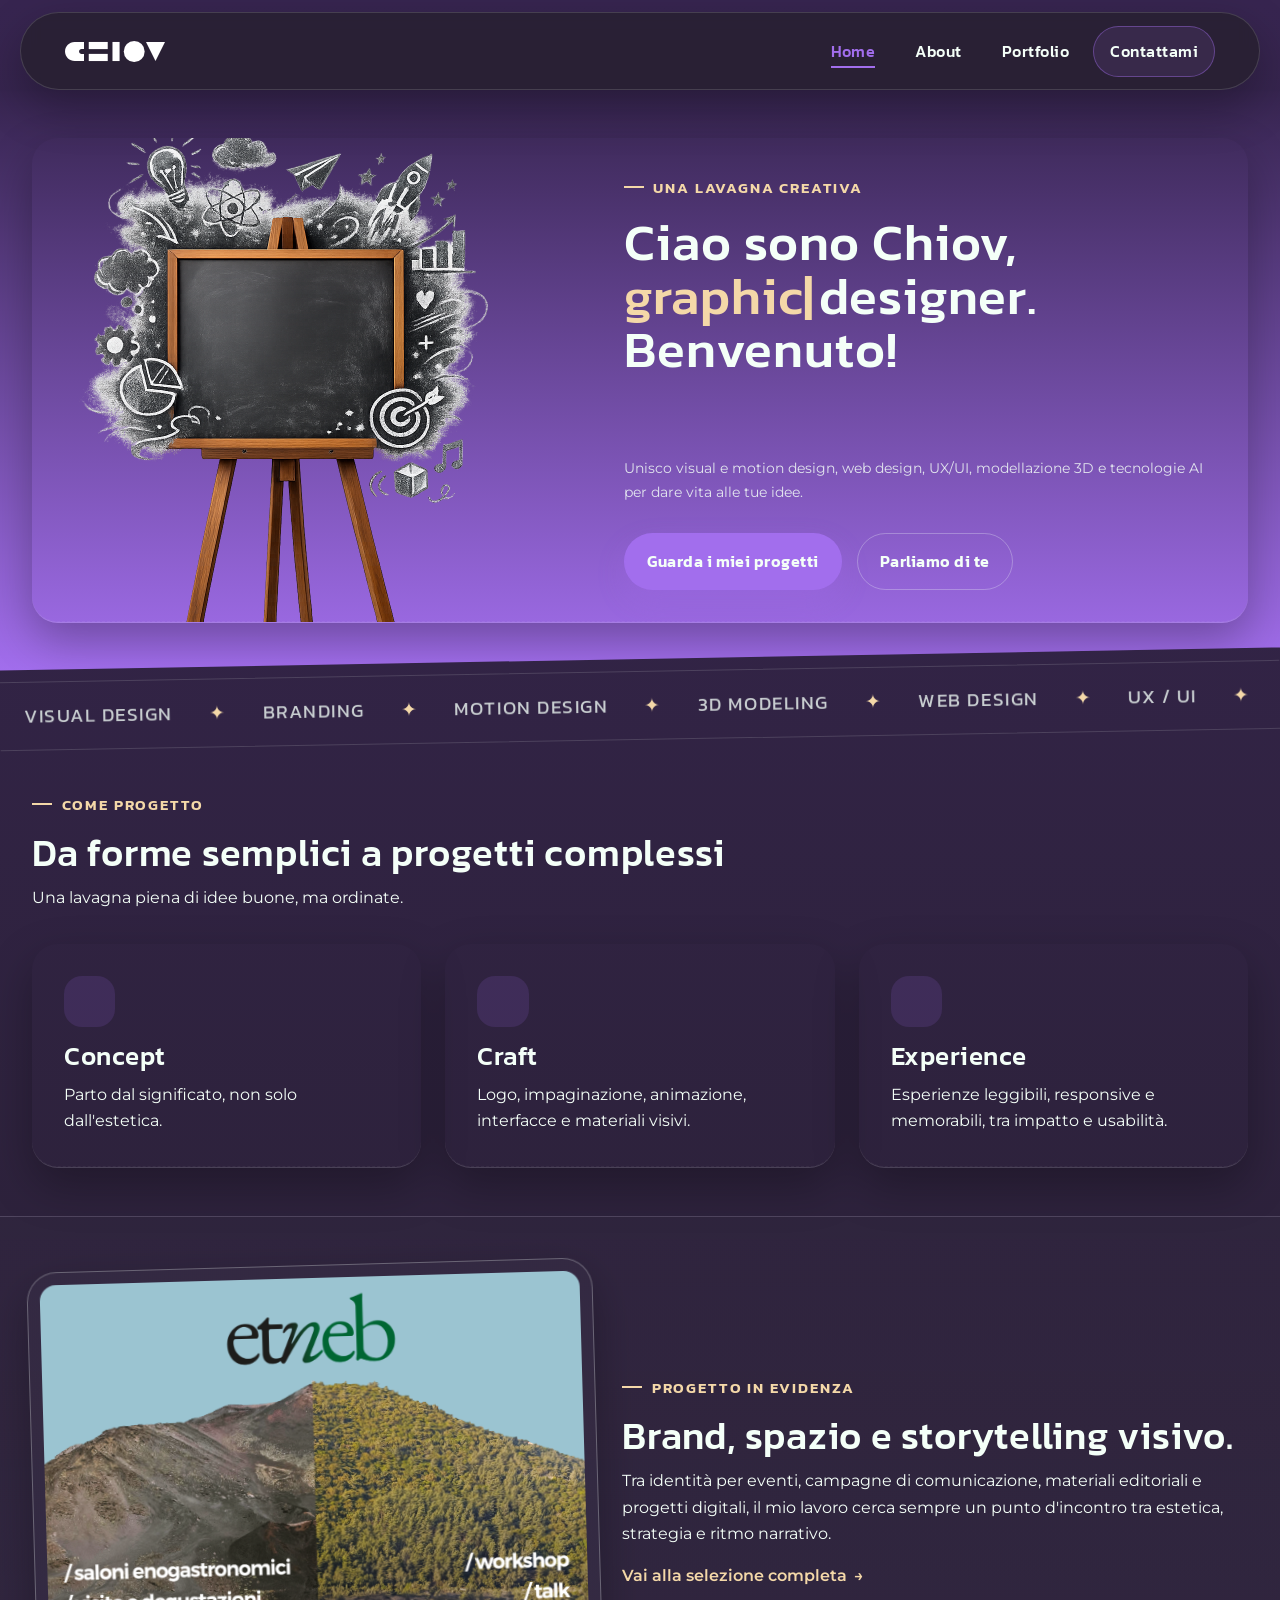
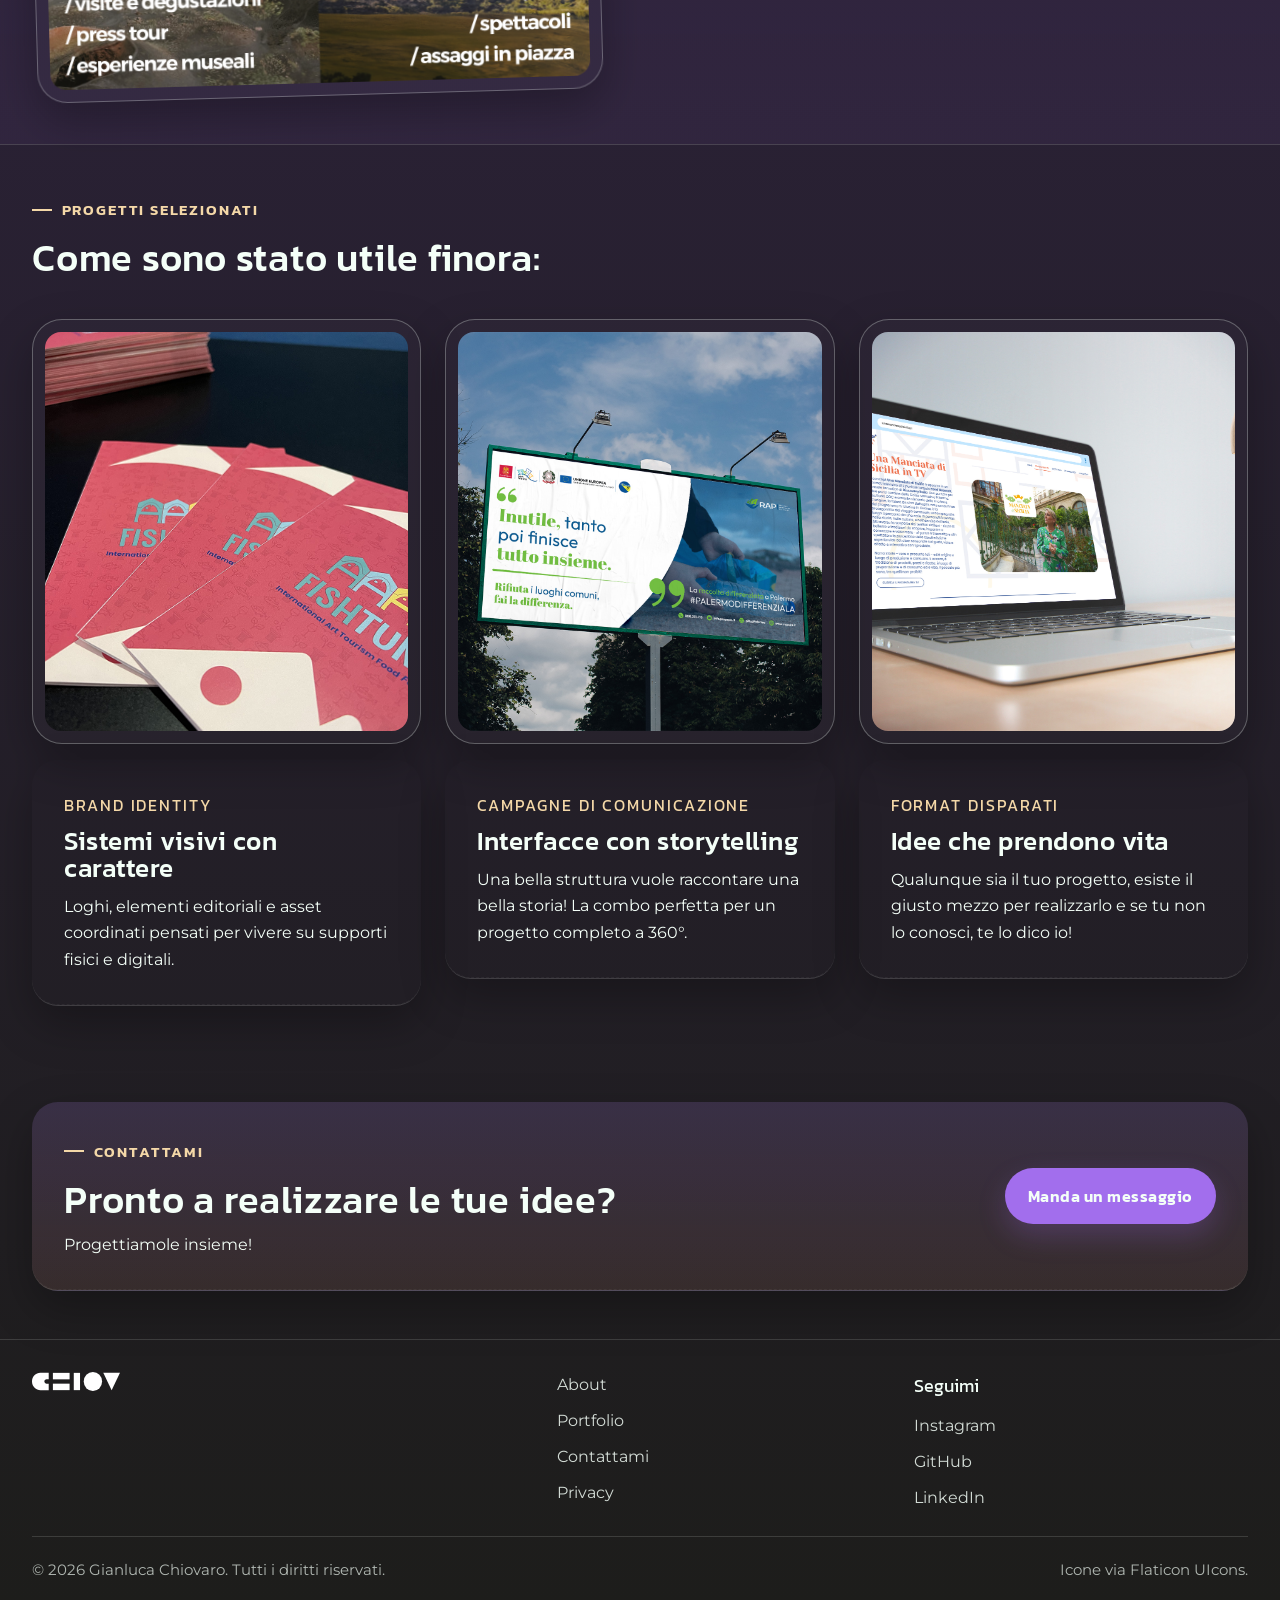
==== index.html @ c76397a6 "Add files via upload" ====
<!DOCTYPE html>
<html lang="it">
<head>
  <meta charset="UTF-8">
  <meta name="viewport" content="width=device-width, initial-scale=1.0">
  <title>Gianluca Chiovaro | Graphic Designer, Visual & Web Designer a Palermo</title>
  <meta name="description" content="Portfolio di Gianluca Chiovaro, graphic designer laureato all'Accademia di Belle Arti di Palermo. Visual design, motion design, 3D, web design, UX/UI e front-end creativo.">
  <meta name="keywords" content="Gianluca Chiovaro, graphic designer Palermo, visual designer, web designer, UX UI designer, motion design, portfolio grafico, HTML CSS">
  <meta name="author" content="Gianluca Chiovaro">
  <meta name="robots" content="index, follow">
  <meta name="theme-color" content="#1d1d1b">
  <meta property="og:locale" content="it_IT">
  <meta property="og:type" content="website">
  <meta property="og:title" content="Gianluca Chiovaro | Graphic Designer & Visual Storyteller">
  <meta property="og:description" content="Un portfolio dal mood chalkboard tra branding, visual design, motion, 3D e web design.">
  <meta property="og:url" content="https://example.com/">
  <meta property="og:site_name" content="Gianluca Chiovaro Portfolio">
  <meta property="og:image" content="img/og-cover.jpg">
  <meta name="twitter:card" content="summary_large_image">
  <meta name="twitter:title" content="Gianluca Chiovaro | Graphic Designer & Visual Storyteller">
  <meta name="twitter:description" content="Portfolio creativo tra brand identity, motion, 3D, web design e UX/UI.">
  <meta name="twitter:image" content="img/og-cover.jpg">
  <link rel="canonical" href="https://example.com/">
  <link rel="icon" type="image/svg+xml" sizes="any" href="img/favicon.svg">
  <link rel="preconnect" href="https://fonts.googleapis.com">
  <link rel="preconnect" href="https://fonts.gstatic.com" crossorigin>
  <link href="https://fonts.googleapis.com/css2?family=Kanit:wght@300;400;500;600;700;800&family=Montserrat:wght@400;500;600;700&display=swap" rel="stylesheet">
  <link rel="stylesheet" href="https://cdn.jsdelivr.net/npm/bootstrap@5.3.7/dist/css/bootstrap.min.css">
  <link rel="stylesheet" href="https://cdn-uicons.flaticon.com/uicons-regular-rounded/css/uicons-regular-rounded.css">
  <link rel="stylesheet" href="style.css">
</head>
<body>

  <header class="site-header">
    <nav class="navbar navbar-expand-lg chalk-nav" aria-label="Navigazione principale">
      <div class="container-fluid site-shell">
        <a class="navbar-brand brand-mark" href="index.html" aria-label="Homepage di Gianluca Chiovaro">
            <img src="img/logo.svg" class="brand-mark" alt="Logo Chiov">
        </a>
        <button class="navbar-toggler chalk-toggler" type="button" data-bs-toggle="collapse" data-bs-target="#mainNavbar" aria-controls="mainNavbar" aria-expanded="false" aria-label="Apri il menu">
          <span></span>
          <span></span>
          <span></span>
        </button>
        <div class="collapse navbar-collapse" id="mainNavbar">
          <ul class="navbar-nav ms-auto align-items-lg-center gap-lg-2">
            <li class="nav-item"><a class="nav-link active" href="index.html" aria-current="page">Home</a></li>
            <li class="nav-item"><a class="nav-link" href="about.html">About</a></li>
            <li class="nav-item"><a class="nav-link" href="portfolio.html">Portfolio</a></li>
            <li class="nav-item"><a class="nav-link nav-link--cta" href="contattami.html">Contattami</a></li>
          </ul>
        </div>
      </div>
    </nav>
  </header>

  <main id="main-content">
    
    <section class="hero-section">
      <div class="container-fluid site-shell">
        <div class="split-feature chalk-card">
          <div class="hero-grid">
         <img src="img/hero-home.png" alt="Immagine di lavagna nera con illustrazioni disegnate con il gesso che simboleggiano la creatività">
          </div>
          <div class="hero-grid">
            <div class="hero-copy">
              <p class="section-kicker fade-in delay-1">Una lavagna creativa</p>
                <section class="typewriter-hero fade-in delay-1">
                  <div class="typewriter-box">
                    <h1>Ciao sono Chiov, <br>
                      <span id="typewriter-text"></span>
                      <span class="cursor">|</span> designer. <br>Benvenuto!
                    </h1>
                  </div>
                </section>
              <p class="lead-copy fade-in delay-2">Unisco visual e motion design, web design, UX/UI, modellazione 3D e tecnologie AI per dare vita alle tue idee.</p>
              <div class="hero-actions fade-in delay-3">
                <a class="btn btn-primary chalk-btn" href="portfolio.html">Guarda i miei progetti</a>
                <a class="btn btn-outline-light chalk-btn chalk-btn--ghost" href="contattami.html">Parliamo di te</a>
              </div>
           </div>
          </div>
        </div>
      </div>
    </section>

    <section class="marquee-section" aria-label="Competenze principali">
      <div class="marquee-track">
        <span>Visual Design</span>
        <span>Branding</span>
        <span>Motion Design</span>
        <span>3D Modeling</span>
        <span>Web Design</span>
        <span>UX / UI</span>
        <span>Web writing</span>
        <span>AI Design</span>
        <span>Visual Design</span>
        <span>Branding</span>
        <span>Motion Design</span>
        <span>3D Modeling</span>
        <span>Web Design</span>
        <span>UX / UI</span>
      </div>
    </section>

    <section class="section-block">
      <div class="container-fluid site-shell">
        <div class="section-head">
          <p class="section-kicker">Come progetto</p>
          <h2>Da forme semplici a progetti complessi</h2>
          <p>Una lavagna piena di idee buone, ma ordinate.</p>
        </div>
        <div class="approach-grid">
          <article class="chalk-card icon-card fade-in delay-1">
            <div class="icon-badge"><i class="fi fi-rr-bulb"></i></div>
            <h3>Concept</h3>
            <p>Parto dal significato, non solo dall'estetica.</p>
          </article>
          <article class="chalk-card icon-card fade-in delay-2">
            <div class="icon-badge"><i class="fi fi-rr-pencil-paintbrush"></i></div>
            <h3>Craft</h3>
            <p>Logo, impaginazione, animazione, interfacce e materiali visivi.</p>
          </article>
          <article class="chalk-card icon-card fade-in delay-3">
            <div class="icon-badge"><i class="fi fi-rr-screen"></i></div>
            <h3>Experience</h3>
            <p>Esperienze leggibili, responsive e memorabili, tra impatto e usabilità.</p>
          </article>
        </div>
      </div>
    </section>

    <section class="section-block section-block--contrast">
      <div class="container-fluid site-shell">
        <div class="split-feature">
          <div class="split-feature__media chalk-frame chalk-frame--tilt-left">
            <img src="img/etneb/etneb-copertina.png" alt="Anteprima di un progetto in evidenza">
          </div>
          <div class="split-feature__copy fade-in">
            <p class="section-kicker">Progetto in evidenza</p>
            <h2>Brand, spazio e storytelling visivo.</h2>
            <p>Tra identità per eventi, campagne di comunicazione, materiali editoriali e progetti digitali, il mio lavoro cerca sempre un punto d'incontro tra estetica, strategia e ritmo narrativo.</p>
            <a class="text-link" href="portfolio.html">Vai alla selezione completa <span aria-hidden="true">→</span></a>
          </div>
        </div>
      </div>
    </section>

    <section class="section-block">
      <div class="container-fluid site-shell">
        <div class="section-head section-head--compact">
          <p class="section-kicker">Progetti selezionati</p>
          <h2>Come sono stato utile finora:</h2>
        </div>
        <div class="project-grid">
          <article class="project-card">
            <a href="portfolio.html#project-01" class="project-card__link">
              <div class="project-card__image chalk-frame fade-in delay-1">
                <img src="img/fishtuna/fishtuna-copertina.jpg" alt="Anteprima progetto">
              </div>
              <div class="project-card__body chalk-card fade-in">
                <p class="project-card__category">Brand identity</p>
                <h3>Sistemi visivi con carattere</h3>
                <p>Loghi, elementi editoriali e asset coordinati pensati per vivere su supporti fisici e digitali.</p>
              </div>
            </a>
          </article>
          <article class="project-card">
            <a href="portfolio.html#project-02" class="project-card__link">
              <div class="project-card__image chalk-frame fade-in delay-2">
                <img src="img/rap/rap-copertina.jpg" alt="Anteprima progetto">
              </div>
              <div class="project-card__body chalk-card fade-in">
                <p class="project-card__category">Campagne di comunicazione</p>
                <h3>Interfacce con storytelling</h3>
                <p>Una bella struttura vuole raccontare una bella storia! La combo perfetta per un progetto completo a 360°. </p>
              </div>
            </a>
          </article>
          <article class="project-card">
            <a href="portfolio.html#project-03" class="project-card__link">
              <div class="project-card__image chalk-frame fade-in delay-3">
                <img src="img/umds/umds-copertina.jpg" alt="Anteprima progetto">
              </div>
              <div class="project-card__body chalk-card fade-in">
                <p class="project-card__category">Format disparati</p>
                <h3>Idee che prendono vita</h3>
                <p>Qualunque sia il tuo progetto, esiste il giusto mezzo per realizzarlo e se tu non lo conosci, te lo dico io!</p>
              </div>
            </a>
          </article>
        </div>
      </div>
    </section>

    <section class="section-block section-block--contact-cta">
      <div class="container-fluid site-shell">
        <div class="cta-panel chalk-card chalk-card--accent fade-in">
          <div>
            <p class="section-kicker">Contattami</p>
            <h2>Pronto a realizzare le tue idee?</h2>
            <p>Progettiamole insieme!</p>
          </div>
          <a class="btn btn-primary chalk-btn" href="contattami.html">Manda un messaggio</a>
        </div>
      </div>
    </section>
  </main>

  <footer class="site-footer">
    <div class="container-fluid site-shell">
      <div class="footer-grid">
        <div>
            <a class="footer-brand brand-mark" href="index.html" aria-label="Homepage di Chiov">
            <img src="img/logo.svg" class="brand-mark" alt="Logo Chiov">
            </a>
        </div>
        <nav aria-label="Link secondari">
          <ul class="footer-links">
            <li><a href="about.html">About</a></li>
            <li><a href="portfolio.html">Portfolio</a></li>
            <li><a href="contattami.html">Contattami</a></li>
            <li><a href="privacy.html">Privacy</a></li>
          </ul>
        </nav>
        <div>
          <p class="footer-title">Seguimi</p>
          <ul class="social-links">
            <li><a href="https://www.instagram.com/chiov_99/" target="_blank" rel="noopener noreferrer">Instagram</a></li>
            <li><a href="https://github.com/" target="_blank" rel="noopener noreferrer">GitHub</a></li>
            <li><a href="https://www.linkedin.com/" target="_blank" rel="noopener noreferrer">LinkedIn</a></li>
          </ul>
        </div>
      </div>
      <div class="footer-bottom">
        <p>© 2026 Gianluca Chiovaro. Tutti i diritti riservati.</p>
        <p>Icone via Flaticon UIcons.</p>
      </div>
    </div>
  </footer>

  <script src="https://cdn.jsdelivr.net/npm/bootstrap@5.3.7/dist/js/bootstrap.bundle.min.js"></script>
  <script>
  const phrases = [
    "graphic",
    "motion",
    "visual",
    "UX/UI",
    "web",
    "AI"
  ];

  const textElement = document.getElementById("typewriter-text");

  let phraseIndex = 0;
  let letterIndex = 0;
  let isDeleting = false;
  let typingSpeed = 100;

  function typeEffect() {
    const currentPhrase = phrases[phraseIndex];

    if (!isDeleting) {
      textElement.textContent = currentPhrase.substring(0, letterIndex + 1);
      letterIndex++;

      if (letterIndex === currentPhrase.length) {
        isDeleting = true;
        typingSpeed = 1600; // pausa a fine frase
      } else {
        typingSpeed = 100;
      }
    } else {
      textElement.textContent = currentPhrase.substring(0, letterIndex - 1);
      letterIndex--;

      if (letterIndex === 0) {
        isDeleting = false;
        phraseIndex = (phraseIndex + 1) % phrases.length;
        typingSpeed = 400; // pausa prima della frase successiva
      } else {
        typingSpeed = 45;
      }
    }

    setTimeout(typeEffect, typingSpeed);
  }

  typeEffect();
</script>

<script>
  const elements = document.querySelectorAll('.fade-in');

  const observer = new IntersectionObserver((entries) => {
    entries.forEach(entry => {
      if (entry.isIntersecting) {
        entry.target.classList.add('show');
      }
    });
  }, {
    threshold: 0.2
  });

  elements.forEach(el => observer.observe(el));
</script>

</body>
</html>
---- style.css ----
:root {
  --chalk-black: #1d1d1b;
  --chalk-violet: #a26eed;
  --chalk-white: #f4fff8;
  --chalk-cream: #f4d8a8;
  --chalk-coral: #ff8f70;
  --chalk-muted: #bfc8c3;
  --chalk-line: rgba(244, 255, 248, 0.14);
  --chalk-line-strong: rgba(244, 255, 248, 0.28);
  --chalk-shadow: 0 18px 45px rgba(0, 0, 0, 0.28);
  --radius-lg: 26px;
  --radius-md: 18px;
  --radius-sm: 12px;
  --site-width: min(1240px, calc(100% - 2rem));
  --ease: 240ms ease;
}

*,
*::before,
*::after {
  box-sizing: border-box;
}

html {
  scroll-behavior: smooth;
}

body {
  margin: 0;
  font-family: "Montserrat", sans-serif;
  color: var(--chalk-white);
  background: linear-gradient(to bottom, #372550, #1d1d1b);
  line-height: 1.65;
  overflow-x: hidden;
}

body::before {
  content: "";
  position: fixed;
  inset: 0;
  pointer-events: none;
  opacity: 0.35;
}

a {
  color: inherit;
  text-decoration: none;
}

img {
  display: block;
  width: 100%;
  max-width: 100%;
}

.site-shell {
  width: var(--site-width);
  margin-inline: auto;
}

h1,
h2,
h3,
h4,
.brand-mark,
.nav-link,
.btn,
.section-kicker,
.project-card__category,
.timeline-step__num {
  font-family: "Kanit", sans-serif;
}

h1,
h2,
h3 {
  margin: 0 0 0.75rem;
  line-height: 1.05;
  letter-spacing: 0.02em;
}

h1 {
  font-size: clamp(2.8rem, 4vw, 5.8rem);
}

h2 {
  font-size: clamp(2rem, 3vw, 3.4rem);
}

h3 {
  font-size: clamp(1.25rem, 2vw, 1.7rem);
}

p,
ul {
  margin: 0;
}

.active {
  color: var(--chalk-violet)!important;
}

code {
  font-size: 0.95em;
  color: var(--chalk-cream);
}

/* =============================
   header / nav
   ============================= */

.site-header {
  position: sticky;
  top: 0;
  z-index: 200;
  padding-top: 0.75rem;
  background-color: rgba(162, 110, 237, 0);
}

.site-header::after {
  content: none;
  width: 100%;
  height: 100px;
  background: var(--chalk-black);
}

.chalk-nav {
  width: var(--site-width);
  margin-inline: auto;
  padding: 0.8rem 1rem;
  border: 1px solid var(--chalk-line);
  border-radius: 999px;
  background: rgba(29, 29, 27, 0.5);
  backdrop-filter: blur(8px);
  box-shadow: var(--chalk-shadow);
}

.brand-mark {
  display: inline-flex;
  flex-direction: column;
  gap: 0.05rem;
  width: 5em;
  transform: scaleX(1);
  transform-origin: center;
  transition: width var(--ease);
  color: var(--chalk-white);
}

.brand-mark:hover {
  transform: scale(1.05);
}

.navbar-nav .nav-link {
  position: relative;
  color: var(--chalk-white);
  font-size: 1rem;
  font-weight: 500;
  letter-spacing: 0.03em;
  padding: 0.7rem 1rem!important;
}

.navbar-nav .nav-link::after {
  content: "";
  position: absolute;
  left: 1rem;
  right: 1rem;
  bottom: 0.45rem;
  height: 2px;
  background: var(--chalk-violet);
  transform: scaleX(0);
  transform-origin: center;
  transition: transform var(--ease);
}

.navbar-nav .nav-link:hover::after,
.navbar-nav .nav-link.active::after,
.navbar-nav .nav-link:focus-visible::after {
  transform: scaleX(1);
}

.nav-link--cta {
  border: 1px solid rgba(162, 110, 237, 0.42);
  border-radius: 999px;
  background: rgba(162, 110, 237, 0.12);
  transition: var(--ease);
}

.nav-link--cta:hover {
  transform: rotate(-2deg);
}

.nav-link--cta::after {
  display: none;
}

.chalk-toggler {
  border: 0;
  box-shadow: none !important;
  padding: 0.35rem;
}

.chalk-toggler span {
  display: block;
  width: 28px;
  height: 2px;
  margin: 5px 0;
  border-radius: 999px;
  background: var(--chalk-white);
}

/* =============================
   blocchi condivisi
   ============================= */

.hero-section,
.page-hero,
.section-block {
  padding: clamp(1rem, 10vw, 3rem) 0;
}

.hero-section{
  background: linear-gradient(to bottom, #372550, #a26eed);
  clip-path: polygon(0 0, 100% 0, 100% 96%, 0 100%);
}

.page-main {
  padding-top: 1rem;
}

.section-block--contrast {
  background: linear-gradient(180deg, rgba(255,255,255,0.01), rgba(162, 110, 237, 0.06));
  border-top: 1px solid var(--chalk-line);
  border-bottom: 1px solid var(--chalk-line);
}

.section-kicker {
  display: inline-flex;
  align-items: center;
  gap: 0.6rem;
  margin-bottom: 1rem;
  font-size: 0.95rem;
  font-weight: 600;
  letter-spacing: 0.12em;
  text-transform: uppercase;
  color: var(--chalk-cream);
}

.section-kicker::before {
  content: "";
  display: inline-block;
  width: 1.25rem;
  height: 2px;
  background: currentColor;
}

.section-head {
  max-width: 720px;
  margin-bottom: 2rem;
}

.section-head--compact {
  margin-bottom: 2.5rem;
}

.lead-copy {
  font-size: clamp(0.9rem, 1.12vw, 1rem);
  color: rgba(244, 255, 248, 0.84);
  margin-top: 1rem;
}

.chalk-card {
  position: relative;
  padding: clamp(1.4rem, 2.8vw, 2rem);
  border-bottom: 1px solid var(--chalk-line);
  border-radius: var(--radius-lg);
  background: inherit;
  box-shadow: var(--chalk-shadow);
  overflow: hidden;
}

.chalk-card::before {
  content: "";
  position: absolute;
  inset: 0;
  border-radius: inherit;
  pointer-events: none;
  border-bottom: 1px dashed rgba(244, 255, 248, 0.05);
}

.chalk-card--soft {
  background: rgba(255, 255, 255, 0.045);
}

.chalk-card--accent {
  background:
    linear-gradient(180deg, rgba(162, 110, 237, 0.14), rgba(255, 143, 112, 0.08)),
    rgba(255,255,255,0.03);
}

.chalk-frame {
  position: relative;
  padding: 0.75rem;
  border: 1px solid var(--chalk-line-strong);
  border-radius: calc(var(--radius-lg) + 4px);
  background: rgba(255,255,255,0.02);
  box-shadow: var(--chalk-shadow);
}

.chalk-frame img {
  aspect-ratio: 4 / 3;
  object-fit: cover;
  border-radius: calc(var(--radius-lg) - 10px);
}

.chalk-frame figcaption {
  margin-top: 0.8rem;
  color: rgba(244,255,248,0.72);
  font-size: 0.95rem;
}

.chalk-frame--tilt-left {
  transform: rotate(-1.6deg);
}

.text-link {
  display: inline-flex;
  align-items: center;
  gap: 0.4rem;
  margin-top: 1rem;
  color: var(--chalk-cream);
  font-weight: 600;
}

.text-link:hover {
  color: var(--chalk-violet);
}

.chalk-btn {
  border: 1px solid rgba(162, 110, 237, 0.4) !important;
  border-radius: 999px !important;
  padding: 0.95rem 1.4rem !important;
  font-weight: 600 !important;
  letter-spacing: 0.03em;
  background: var(--chalk-violet) !important;
  color: var(--chalk-white) !important;
  box-shadow: 0 12px 28px rgba(162, 110, 237, 0.22);
  transition: var(--ease);
}

.chalk-btn:hover {
  transform: rotate(-2deg);
  background: #a26eed !important;
}

.chalk-btn--ghost {
  background: transparent !important;
  border-color: var(--chalk-line-strong) !important;
  box-shadow: none;
}

.fade-in {
  opacity: 0;
  transform: translateY(40px) scale(0.98);
  transition: all 0.8s ease;
}

.fade-in.show {
  opacity: 1;
  transform: translateY(0) scale(1);
}

.fade-in.delay-1 { transition-delay: 0.2s; }
.fade-in.delay-2 { transition-delay: 0.4s; }
.fade-in.delay-3 { transition-delay: 0.6s; }

.zoom-in {
  opacity: 0;
  transform: scale(0.85);
  transition: all 0.7s ease;
}

.zoom-in.show {
  opacity: 1;
  transform: scale(1);
}

.hero-portrait {
  position: absolute;
  right:10vw;
  width: 30vw;
}

.geo-shapes {
  position: absolute;
  inset: 0;
  pointer-events: none;
}

.shape {
  position: absolute;
  opacity: 0.85;
  border-color: #a26eed;
  animation: floatShape 6s ease-in-out infinite, chalkPulse 6s ease-in-out infinite;
  filter: drop-shadow(0 0 4px rgba(162, 110, 237, 0.35));
}

.circle {
  width: 90px;
  height: 90px;
  border: 3px solid #a26eed;
  border-radius: 50%;
  top: 8%;
  right: 10%;
}

.triangle {
overflow: visible;
}

.rect {
  width: 120px;
  height: 55px;
  border: 3px solid #a26eed;
  bottom: 12%;
  left: 12%;
  transform: rotate(-12deg);
  animation-delay: 2s;
}

@keyframes chalkPulse {
  0%, 100% {
    opacity: 0.75;
  }
  50% {
    opacity: 1;
  }
}

@keyframes floatShape {
  0% {
    transform: translateY(0px) rotate(0deg);
  }
  50% {
    transform: translateY(-10px) rotate(4deg);
  }
  100% {
    transform: translateY(0px) rotate(0deg);
  }
}

/* =============================
   homepage
   ============================= */

.hero-grid,
.page-hero__grid,
.split-feature,
.bio-layout,
.contact-layout {
  display: grid;
  gap: 1.5rem;
}

.hero-grid {
  align-items: center;
}

.hero-grid img {
  position: absolute;
  top: -12vh;
  left: 0;
  width: 40vw;
}

.typewriter-hero {
  min-height: 25vh;
  display: flex;
  padding-bottom: 1rem;
}

.typewriter-box {
  font-family: "Kanit", sans-serif;
  font-size: clamp(2.8rem, 4vw, 5.8rem);
  font-weight: 400;
  max-width: 600px;
  line-height: 1;
}

#typewriter-text {
  display: inline;
  color: var(--chalk-cream);
}

.cursor {
  display: inline-block;
  margin-left: -0.8rem;
  margin-right: -0.5rem;
  color: var(--chalk-cream);
  animation: blink 0.8s infinite;
}

@keyframes blink {
  0%, 49% {
    opacity: 1;
  }
  50%, 100% {
    opacity: 0;
  }
}

.hero-copy {
  z-index: 1;
}

.hero-actions {
  display: flex;
  flex-wrap: wrap;
  gap: 0.9rem;
  margin-top: 1.8rem;
}

.hero-tags {
  display: flex;
  flex-wrap: wrap;
  gap: 0.75rem;
  margin-top: 1.6rem;
  padding: 0;
  list-style: none;
}

.hero-tags li {
  padding: 0.55rem 0.9rem;
  border: 1px solid var(--chalk-line-strong);
  border-radius: 999px;
  background: rgba(255,255,255,0.03);
  font-size: 0.92rem;
}

.marquee-section {
  border-top: 1px solid var(--chalk-line);
  border-bottom: 1px solid var(--chalk-line);
  padding: 1.1rem 0;
  rotate: calc(-1DEG);
  overflow: hidden;
}

.marquee-track {
  display: flex;
  gap: 2.25rem;
  width: max-content;
  padding-left: 1.5rem;
  font-family: "Kanit", sans-serif;
  font-size: 1.2rem;
  letter-spacing: 0.08em;
  text-transform: uppercase;
  color: rgba(244,255,248,0.78);
  animation: chalk-scroll 28s linear infinite;
}

.marquee-track span {
  position: relative;
}

.marquee-track span::after {
  content: "✦";
  margin-left: 2.25rem;
  color: var(--chalk-cream);
}

@keyframes chalk-scroll {
  from { transform: translateX(0); }
  to { transform: translateX(-50%); }
}

.approach-grid,
.project-grid,
.timeline-grid,
.cv-layout {
  display: grid;
  gap: 1.5rem;
}

.approach-grid {
  grid-template-columns: repeat(3, minmax(0, 1fr));
}

.icon-card {
  min-height: 100%;
}

.icon-badge {
  display: inline-grid;
  place-items: center;
  width: 3.2rem;
  height: 3.2rem;
  margin-bottom: 1rem;
  border-radius: 18px;
  background: rgba(162, 110, 237, 0.14);
  color: var(--chalk-violet);
  font-size: 1.3rem;
}

.split-feature {
  grid-template-columns: minmax(0, 0.95fr) minmax(0, 1.05fr);
  align-items: center;
}

.project-grid {
  grid-template-columns: repeat(3, minmax(0, 1fr));
}

.project-card__link {
  display: grid;
  gap: 1rem;
}

.project-card__image img {
  aspect-ratio: 4 / 4.4;
}

.project-card__category {
  margin-bottom: 0.6rem;
  letter-spacing: 0.12em;
  text-transform: uppercase;
  color: var(--chalk-cream);
}

.cta-panel {
  display: flex;
  justify-content: space-between;
  align-items: center;
  gap: 1.5rem;
}

/* =============================
   pagine interne
   ============================= */

.page-hero__grid {
  grid-template-columns: minmax(0, 1.05fr) minmax(0, 0.95fr);
  align-items: center;
}

.page-hero--compact {
  padding-bottom: 2rem;
}

.page-hero__copy-wide {
  max-width: 900px;
}

.bio-layout {
  grid-template-columns: minmax(0, 1.2fr) minmax(0, 0.8fr);
}

.check-list {
  list-style: none;
  padding: 0;
  display: grid;
  gap: 0.75rem;
}

.check-list li {
  position: relative;
  padding-left: 1.7rem;
}

.check-list li::before {
  content: "✓";
  position: absolute;
  left: 0;
  color: var(--chalk-violet);
  font-weight: 700;
}

.timeline-grid {
  display: grid;
  grid-template-columns: repeat(4, minmax(0, 1fr));
  gap: 1.5rem;
}

.timeline-step {
  overflow: hidden;
}

.timeline-step__trigger {
  width: 100%;
  background: transparent;
  border: 0;
  padding: 0;
  color: inherit;
  font: inherit;
  text-align: left;
  cursor: pointer;

  display: grid;
  grid-template-columns: auto 1fr auto;
  align-items: start;
  gap: 0.75rem 1rem;
}

.timeline-step__num {
  display: inline-block;
  margin-bottom: 1rem;
  color: var(--chalk-violet);
  font-size: 1.8rem;
  font-weight: 700;
  grid-column: 1;
  grid-row: 1;
}

.timeline-step__trigger h3 {
  margin: 0;
  grid-column: 2;
  grid-row: 1;
  align-self: center;
}

.timeline-step__plus {
  grid-column: 3;
  grid-row: 1;
  color: var(--chalk-violet);
  font-size: 1.8rem;
  font-weight: 600;
  line-height: 1;
  transition: transform 0.3s ease;
}

.timeline-step__content {
  max-height: 0;
  overflow: hidden;
  opacity: 0;
  transition: max-height 0.4s ease, opacity 0.3s ease, margin-top 0.3s ease;
  margin-top: 0;
}

.timeline-step__content p {
  margin: 0;
}

.timeline-step.is-open .timeline-step__content {
  max-height: 240px;
  opacity: 1;
  margin-top: 1rem;
}

.timeline-step.is-open .timeline-step__plus {
  transform: rotate(45deg);
}

.timeline-step__trigger:focus-visible {
  outline: 2px solid var(--chalk-violet);
  outline-offset: 6px;
}

.portfolio-showcase {
  display: grid;
  gap: 2rem;
}

.showcase-card {
  display: grid;
  grid-template-columns: minmax(0, 0.95fr) minmax(0, 1.05fr);
  gap: 1.5rem;
  align-items: center;
}

.showcase-card--reverse {
  grid-template-columns: minmax(0, 1.05fr) minmax(0, 0.95fr);
}

.showcase-card--reverse .showcase-card__image {
  order: 2;
}

.showcase-card--reverse .showcase-card__content {
  order: 1;
}

.masonry-grid {
  columns: 3 280px;
  column-gap: 1.5rem;
}

.masonry-card {
  break-inside: avoid;
  display: inline-block;
  width: 100%;
  margin-bottom: 1.5rem;
}

.masonry-card .chalk-frame {
  margin-bottom: 1rem;
}

.projects-grid {
  display: grid;
  grid-template-columns: repeat(12, 1fr);
  gap: 1.5rem;
}

.projects-grid > .project-card {
  grid-column: span 4;
  position: relative;
  overflow: hidden;
  cursor: pointer;
  border-radius: 1.5rem;
  min-height: 420px;
  background: rgba(255, 255, 255, 0.03);
  border: 1px solid rgba(244, 255, 248, 0.08);
  transition: transform 0.45s ease, border-color 0.35s ease, box-shadow 0.35s ease;
}

.projects-grid > .project-card:hover {
  transform: translateY(-8px);
  border-color: rgba(162, 110, 237, 0.5);
  box-shadow: 0 18px 40px rgba(0, 0, 0, 0.28);
}

.projects-grid > .project-card img {
  width: 100%;
  height: 100%;
  object-fit: cover;
  position: absolute;
  inset: 0;
}

.projects-grid > .project-card .project-card__content {
  position: absolute;
  inset: auto 0 0 0;
  padding: 1.5rem;
  z-index: 2;
  background:
    linear-gradient(to top, rgba(29, 29, 27, 0.92), rgba(29, 29, 27, 0.3), transparent);
}

.projects-grid > .project-card .project-card__meta {
  margin: 0 0 0.5rem;
  color: var(--chalk-violet);
  font-size: 0.95rem;
  letter-spacing: 0.08em;
  text-transform: uppercase;
}

.projects-grid > .project-card .project-card__content h2 {
  margin: 0;
  font-size: 1.7rem;
}

.project-view {
  position: fixed;
  inset: 0;
  z-index: 2000;
  background: rgba(29, 29, 27, 0.96);
  opacity: 0;
  visibility: hidden;
  pointer-events: none;
  transform: translateY(24px);
  transition:
    opacity 0.45s ease,
    transform 0.45s ease,
    visibility 0.45s ease;
}

.project-view.is-open {
  opacity: 1;
  visibility: visible;
  pointer-events: auto;
  transform: translateY(0);
}

.project-view__inner {
  height: 100vh;
  overflow-y: auto;
  padding: 2rem 0 4rem;
}

.project-view__topbar {
  position: sticky;
  top:0;
  z-index: 10;
  display: flex;
  justify-content: space-between;
  align-items: center;
  gap: 1rem;
  padding: 0.5rem 4vw;
  backdrop-filter: blur(14px);
  background: rgba(29, 29, 27, 0.78);
  border-bottom: 1px solid rgba(244, 255, 248, 0.08);
}

.project-view__back {
  border: 1px solid rgba(162, 110, 237, 0.35);
  background: transparent;
  color: var(--chalk-white);
  padding: 0.8rem 1rem;
  border-radius: 999px;
  transition: all 0.3s ease;
}

.project-view__back:hover {
  background: rgba(162, 110, 237, 0.14);
  border-color: rgba(162, 110, 237, 0.6);
}

.project-breadcrumb {
  display: flex;
  flex-wrap: wrap;
  gap: 0.5rem;
  font-size: 0.95rem;
  color: rgba(244, 255, 248, 0.7);
}

.project-breadcrumb a {
  color: var(--chalk-violet);
  text-decoration: none;
}

.project-detail {
  display: none;
  width: min(1200px, calc(100% - 3rem));
  margin: 0 auto;
  padding: 2rem 0 0;
}

.project-detail.active {
  display: block;
}

.project-hero {
  display: grid;
  grid-template-columns: 1.05fr 0.95fr;
  gap: 2rem;
  align-items: center;
  margin-bottom: 3rem;
}

.project-hero__media img {
  width: 100%;
  border-radius: 1.5rem;
  display: block;
}

.project-lead {
  font-size: 1.1rem;
  max-width: 60ch;
  opacity: 0.9;
  color: var(--chalk-white);
}

.project-body {
  display: grid;
  gap: 1.5rem;
}

.project-section {
  padding: 1.75rem;
  border-radius: 1.25rem;
  border: 1px solid rgba(244, 255, 248, 0.08);
  background: rgba(255, 255, 255, 0.025);
}

.project-section p {
  color: var(--chalk-white);
}

.project-gallery__grid {
  display: grid;
  grid-template-columns: repeat(12, 1fr);
  gap: 1rem;
}

.project-gallery__grid img {
  grid-column: span 4;
  width: 100%;
  border-radius: 1rem;
  display: block;
}

body.project-open {
  overflow: hidden;
}

.cv-layout {
  grid-template-columns: repeat(2, minmax(0, 1fr));
}

.contact-layout {
  grid-template-columns: minmax(0, 0.92fr) minmax(0, 1.08fr);
  align-items: start;
}

.contact-points {
  list-style: none;
  padding: 0;
  margin-top: 1.4rem;
  display: grid;
  gap: 0.8rem;
}

.contact-points li {
  display: flex;
  align-items: center;
  gap: 0.7rem;
}

.contact-form {
  display: grid;
  gap: 1.2rem;
}

.form-field {
  display: grid;
  gap: 0.5rem;
}

.form-field label {
  font-family: "Kanit", sans-serif;
  letter-spacing: 0.03em;
}

.form-field input,
.form-field textarea {
  width: 100%;
  padding: 0.95rem 1rem;
  border: 1px solid var(--chalk-line-strong);
  border-radius: 16px;
  background: rgba(255,255,255,0.03);
  color: var(--chalk-white);
  outline: none;
  transition: border-color var(--ease), box-shadow var(--ease), transform var(--ease);
}

.form-field input::placeholder,
.form-field textarea::placeholder {
  color: rgba(244,255,248,0.55);
}

.form-field input:focus,
.form-field textarea:focus {
  border-color: rgba(162, 110, 237, 0.8);
  box-shadow: 0 0 0 3px rgba(162, 110, 237, 0.18);
}

.form-field--checkbox {
  grid-template-columns: auto 1fr;
  align-items: start;
}

.form-field--checkbox input {
  width: 1rem;
  height: 1rem;
  margin-top: 0.35rem;
}

.policy-shell {
  max-width: 900px;
}

.policy-card h2 {
  font-size: 1.4rem;
  margin-top: 1.6rem;
}

/* =============================
   footer
   ============================= */

.site-footer {
  padding: 2rem 0 1.4rem;
  border-top: 1px solid var(--chalk-line);
}

.footer-grid {
  display: grid;
  grid-template-columns: 1.2fr 0.8fr 0.8fr;
  gap: 1.5rem;
  padding-bottom: 1.5rem;
}

.footer-brand,
.footer-title {
  margin-bottom: 0.75rem;
  font-family: "Kanit", sans-serif;
  font-size: 1.1rem;
}

.footer-links,
.social-links {
  list-style: none;
  padding: 0;
  display: grid;
  gap: 0.6rem;
}

.footer-links a,
.social-links a,
.footer-bottom a {
  color: rgba(244,255,248,0.84);
}

.footer-links a:hover,
.social-links a:hover,
.footer-bottom a:hover {
  color: var(--chalk-violet);
}

.footer-bottom {
  display: flex;
  justify-content: space-between;
  align-items: center;
  gap: 1rem;
  padding-top: 1.25rem;
  border-top: 1px solid var(--chalk-line);
  color: rgba(244,255,248,0.68);
  font-size: 0.95rem;
}

.footer-bottom--single {
  padding-top: 0;
  border-top: 0;
}

/* =============================
   responsive
   ============================= */

@media (max-width: 1199.98px) {

.hero-portrait {
  position: absolute;
  right:10vw;
  width: 30vw;
}

  .showcase-card--reverse .showcase-card__image,
  .showcase-card--reverse .showcase-card__content {
    order: initial;
  }

  .project-grid,
  .approach-grid,
  .cv-layout,
  .footer-grid {
    grid-template-columns: repeat(2, minmax(0, 1fr));
  }
}

@media (max-width: 991.98px) {

  .hero-grid,
  .page-hero__grid,
  .split-feature,
  .bio-layout,
  .showcase-card,
  .showcase-card--reverse,
  .contact-layout,
  .timeline-grid {
    grid-template-columns: 1fr;
  }

  .hero-grid img {
  position: absolute;
  top: -10vh;
  left: 55vw;
  opacity: 30%;
  width: 40vw;
}

.hero-portrait {
  position: absolute;
  right:-5vw;
  width: 30vw;
  opacity: 50%!important;
}

  .site-header {
    padding-top: 0.5rem;
  }

  .chalk-nav {
    border-radius: 24px;
    padding: 0.8rem;
  }

  .navbar-collapse {
    margin-top: 0.85rem;
    padding-top: 0.85rem;
    border-top: 1px solid var(--chalk-line);
  }

  .navbar-nav .nav-link {
    padding-inline: 0 !important;
  }

  .nav-link--cta {
  max-width: min-content;
  background-color: transparent;
  border-width: 0px 0px 4px 0px;
  border-radius: 0;
  border-spacing: 2px;
  }

  .navbar-nav .nav-link::after {
    left: 0;
    right: auto;
    width: 2rem;
  }

  .cta-panel,
  .footer-bottom {
    flex-direction: column;
    align-items: flex-start;
  }

   .timeline-grid {
    grid-template-columns: repeat(2, minmax(0, 1fr));
  } 

  .projects-grid > .project-card {
    grid-column: span 6;
  }

  .project-hero {
    grid-template-columns: 1fr;
  }

  .project-gallery__grid img {
    grid-column: span 6;
  }  

}

@media (max-width: 767.98px) {
  :root {
    --site-width: min(calc(100% - 1rem), 1240px);
  }

  h1 {
    font-size: clamp(2.3rem, 11vw, 4rem);
  }

  h2 {
    font-size: clamp(1.7rem, 8vw, 2.8rem);
  }

  .hero-section,
  .page-hero,
  .section-block {
    padding: 3.5rem 0;
  }

  .hero-grid img {
  position: absolute;
  top: 2rem;
  left: 40vw;
  opacity: 30%;
  width: 100vw;
}

.hero-portrait {
  position: absolute;
  right:-10vw;
  width: 50vw;
  height: 50vh;
}

.hero-portrait img {
  display: none;
}

  .typewriter-hero {
    min-height: 30vh;
  }

  .project-grid,
  .approach-grid,
  .cv-layout,
  .footer-grid {
    grid-template-columns: 1fr;
  }

  .masonry-grid {
    columns: 1;
  }

  .hero-actions {
    flex-direction: column;
    align-items: stretch;
  }

  .hero-tags {
    gap: 0.6rem;
  }

  .chalk-frame img,
  .projects-grid > .project-card .project-card__image img {
    aspect-ratio: 4 / 3;
  }
}

@media (max-width: 575px) {
  .timeline-grid {
    grid-template-columns: 1fr;
  }

  .projects-grid > .project-card {
    grid-column: span 12;
    min-height: 360px;
  }

  .project-view__topbar {
    align-items: flex-start;
    flex-direction: column;
  }

  .project-gallery__grid img {
    grid-column: span 12;
  }
}
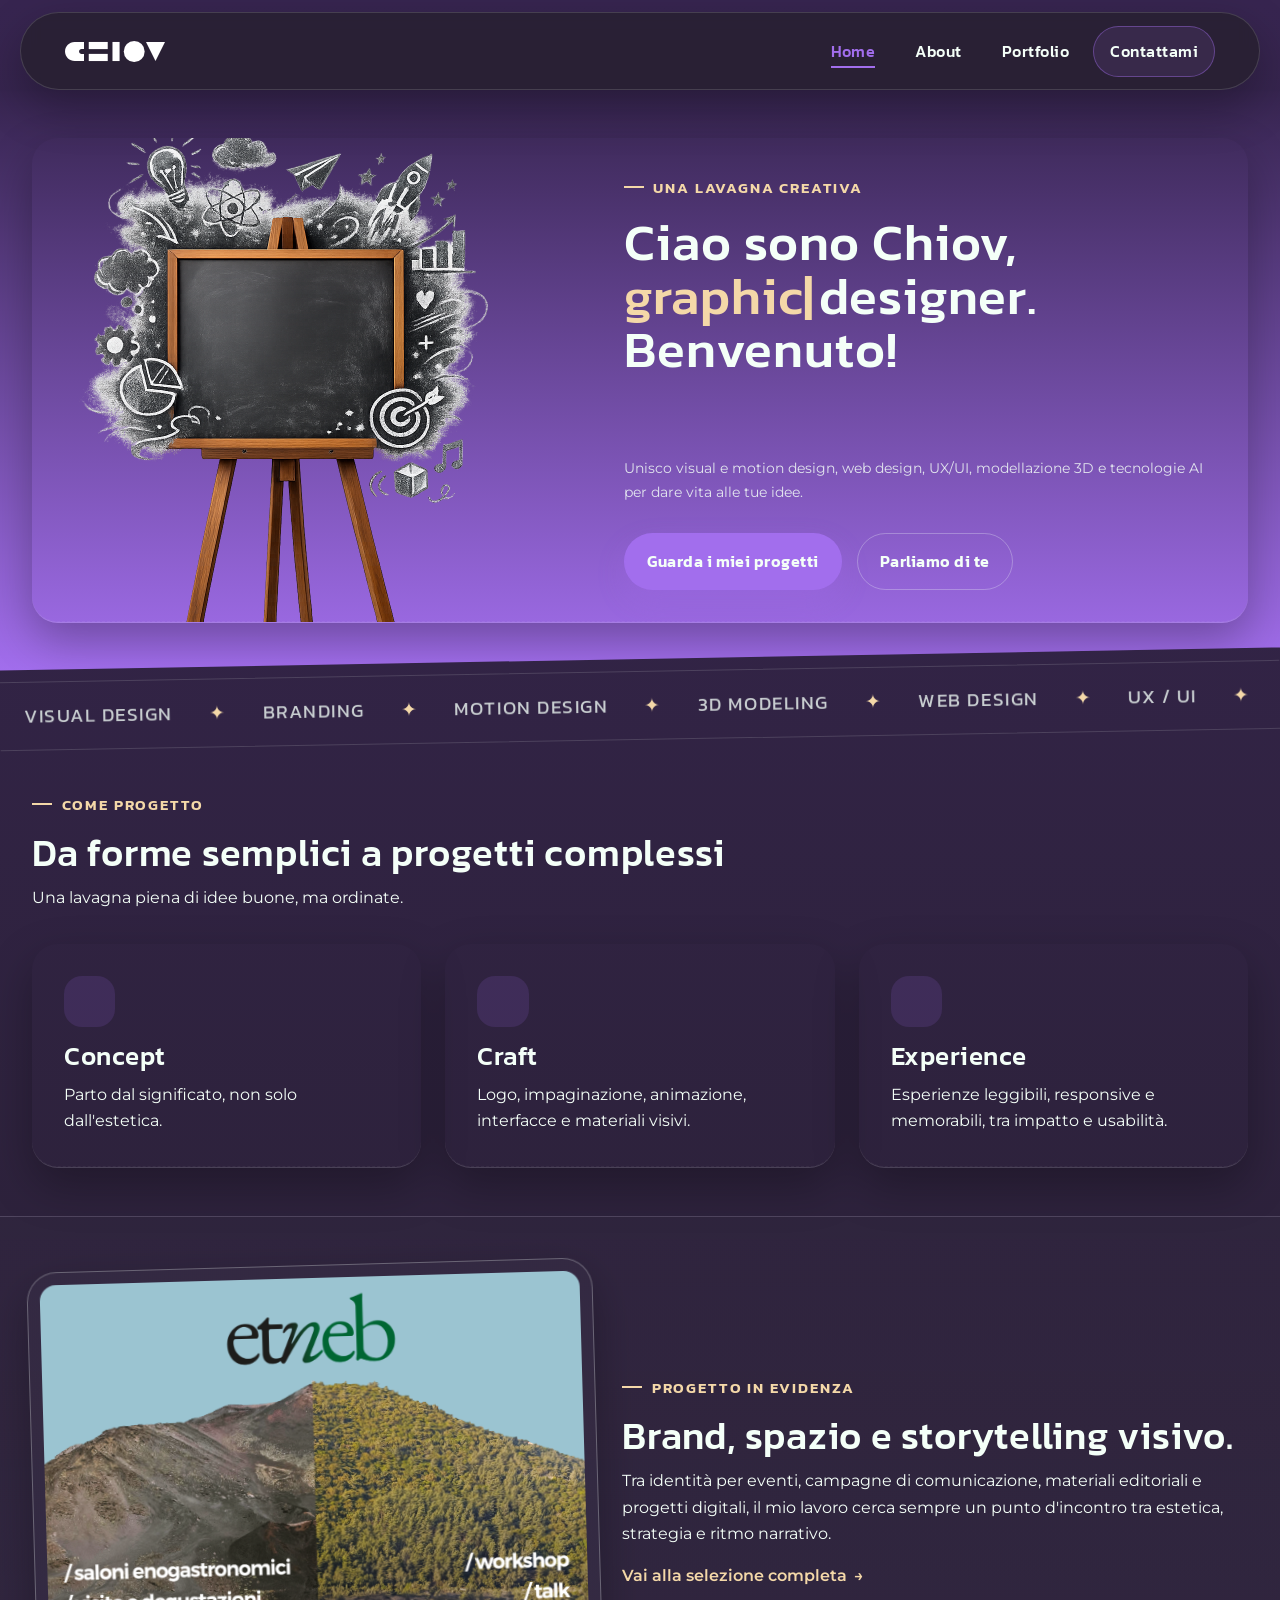
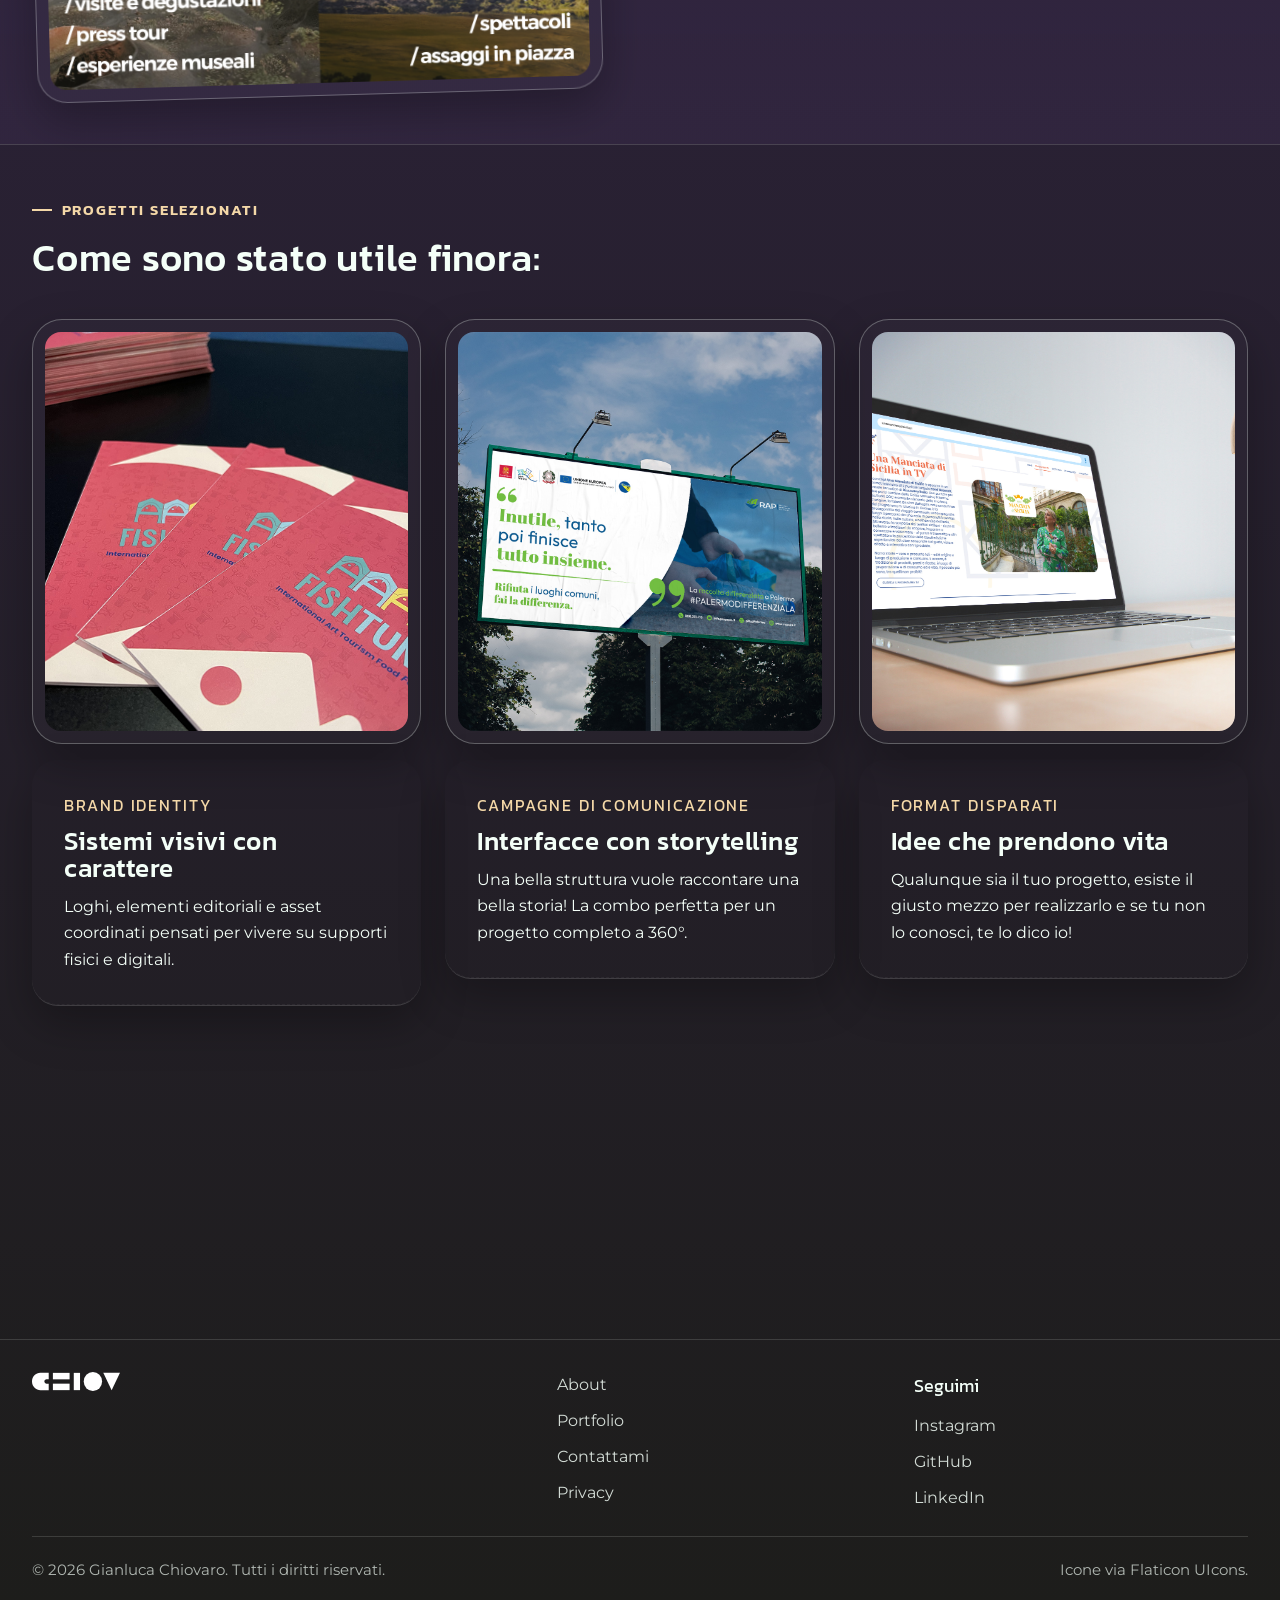
==== commit 83a9410c: "Add files via upload" ====
--- a/index.html
+++ b/index.html
@@ -12,15 +12,15 @@
   <meta property="og:locale" content="it_IT">
   <meta property="og:type" content="website">
   <meta property="og:title" content="Gianluca Chiovaro | Graphic Designer & Visual Storyteller">
-  <meta property="og:description" content="Un portfolio dal mood chalkboard tra branding, visual design, motion, 3D e web design.">
-  <meta property="og:url" content="https://example.com/">
+  <meta property="og:description" content="Una lavagna creativa di branding, visual design, motion, 3D e web design.">
+  <meta property="og:url" content="https://elchiov.github.io/portfolio/">
   <meta property="og:site_name" content="Gianluca Chiovaro Portfolio">
   <meta property="og:image" content="img/og-cover.jpg">
   <meta name="twitter:card" content="summary_large_image">
   <meta name="twitter:title" content="Gianluca Chiovaro | Graphic Designer & Visual Storyteller">
-  <meta name="twitter:description" content="Portfolio creativo tra brand identity, motion, 3D, web design e UX/UI.">
+  <meta name="twitter:description" content="Una lavagna creativa di brand identity, motion, 3D, web design e UX/UI.">
   <meta name="twitter:image" content="img/og-cover.jpg">
-  <link rel="canonical" href="https://example.com/">
+  <link rel="canonical" href="https://elchiov.github.io/portfolio/">
   <link rel="icon" type="image/svg+xml" sizes="any" href="img/favicon.svg">
   <link rel="preconnect" href="https://fonts.googleapis.com">
   <link rel="preconnect" href="https://fonts.gstatic.com" crossorigin>
@@ -227,8 +227,8 @@
           <p class="footer-title">Seguimi</p>
           <ul class="social-links">
             <li><a href="https://www.instagram.com/chiov_99/" target="_blank" rel="noopener noreferrer">Instagram</a></li>
-            <li><a href="https://github.com/" target="_blank" rel="noopener noreferrer">GitHub</a></li>
-            <li><a href="https://www.linkedin.com/" target="_blank" rel="noopener noreferrer">LinkedIn</a></li>
+            <li><a href="https://github.com/Elchiov" target="_blank" rel="noopener noreferrer">GitHub</a></li>
+            <li><a href="https://www.linkedin.com/in/chiov99/" target="_blank" rel="noopener noreferrer">LinkedIn</a></li>
           </ul>
         </div>
       </div>
